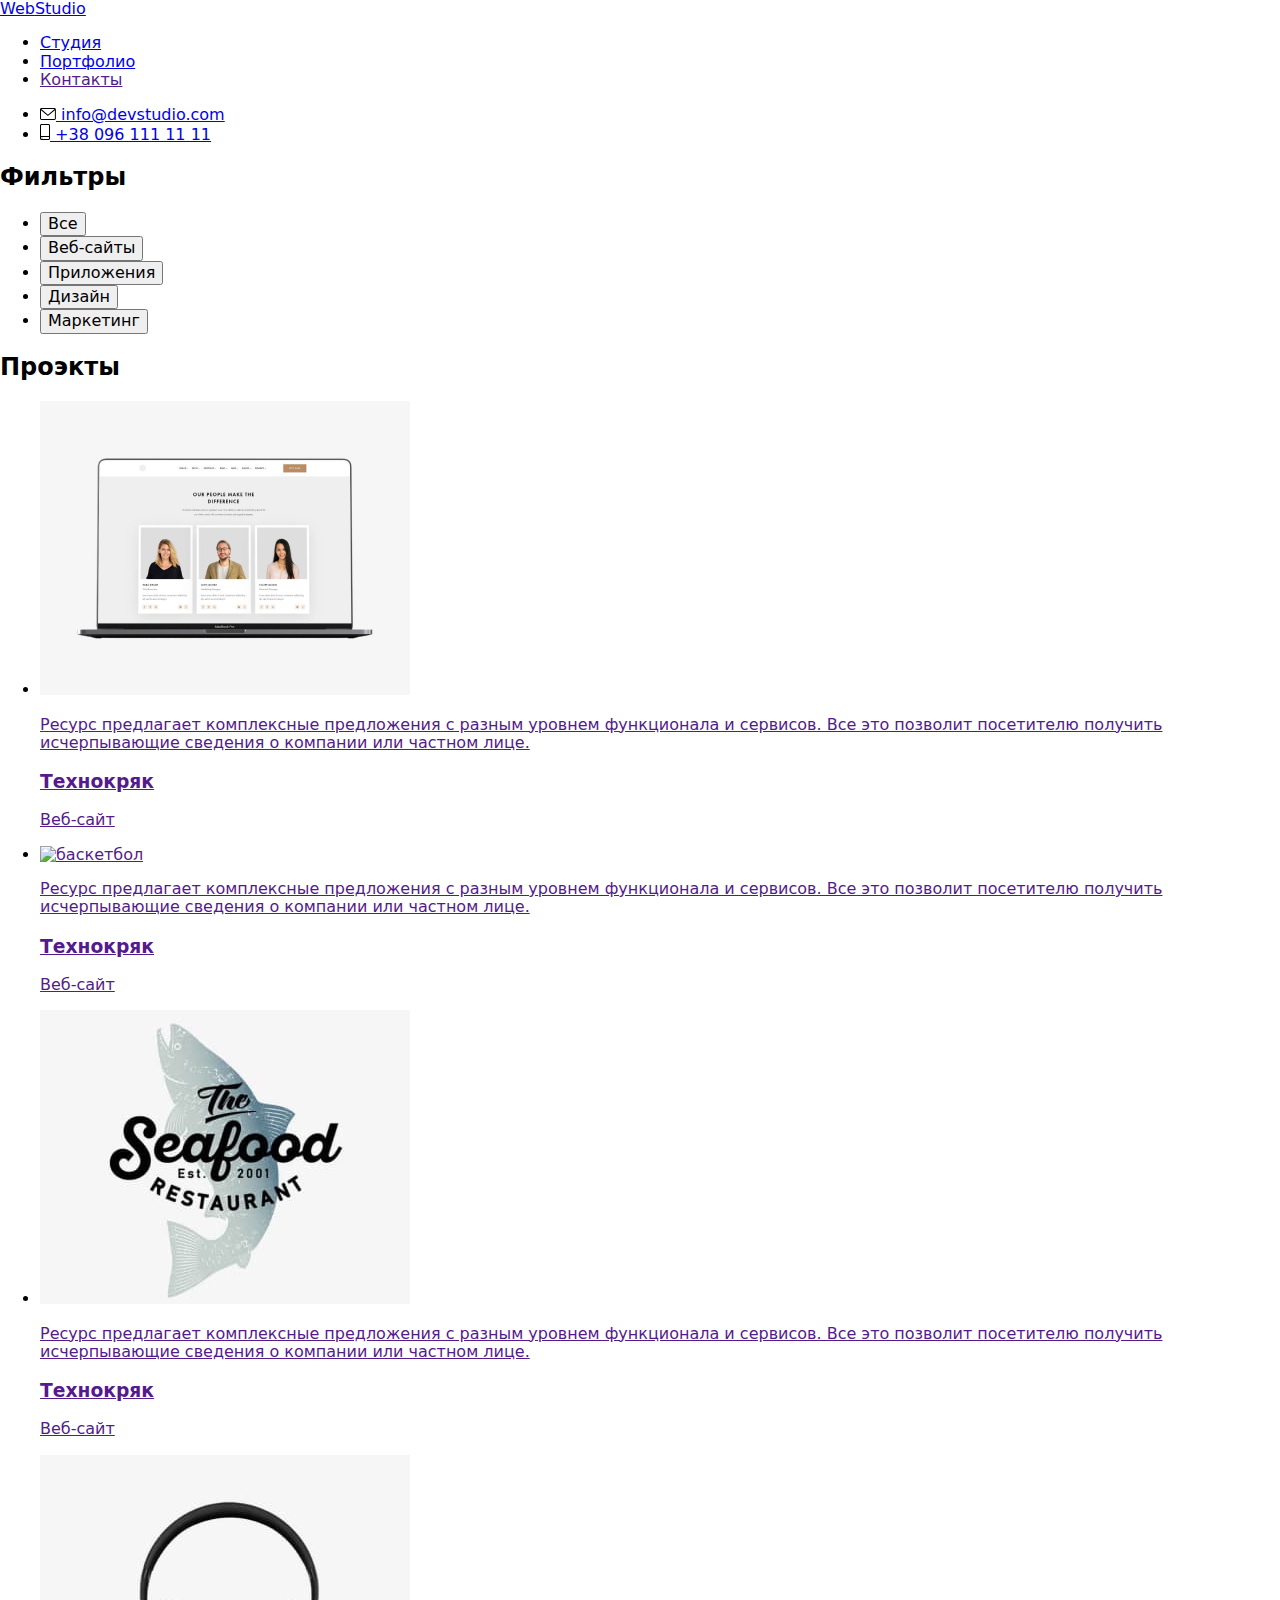
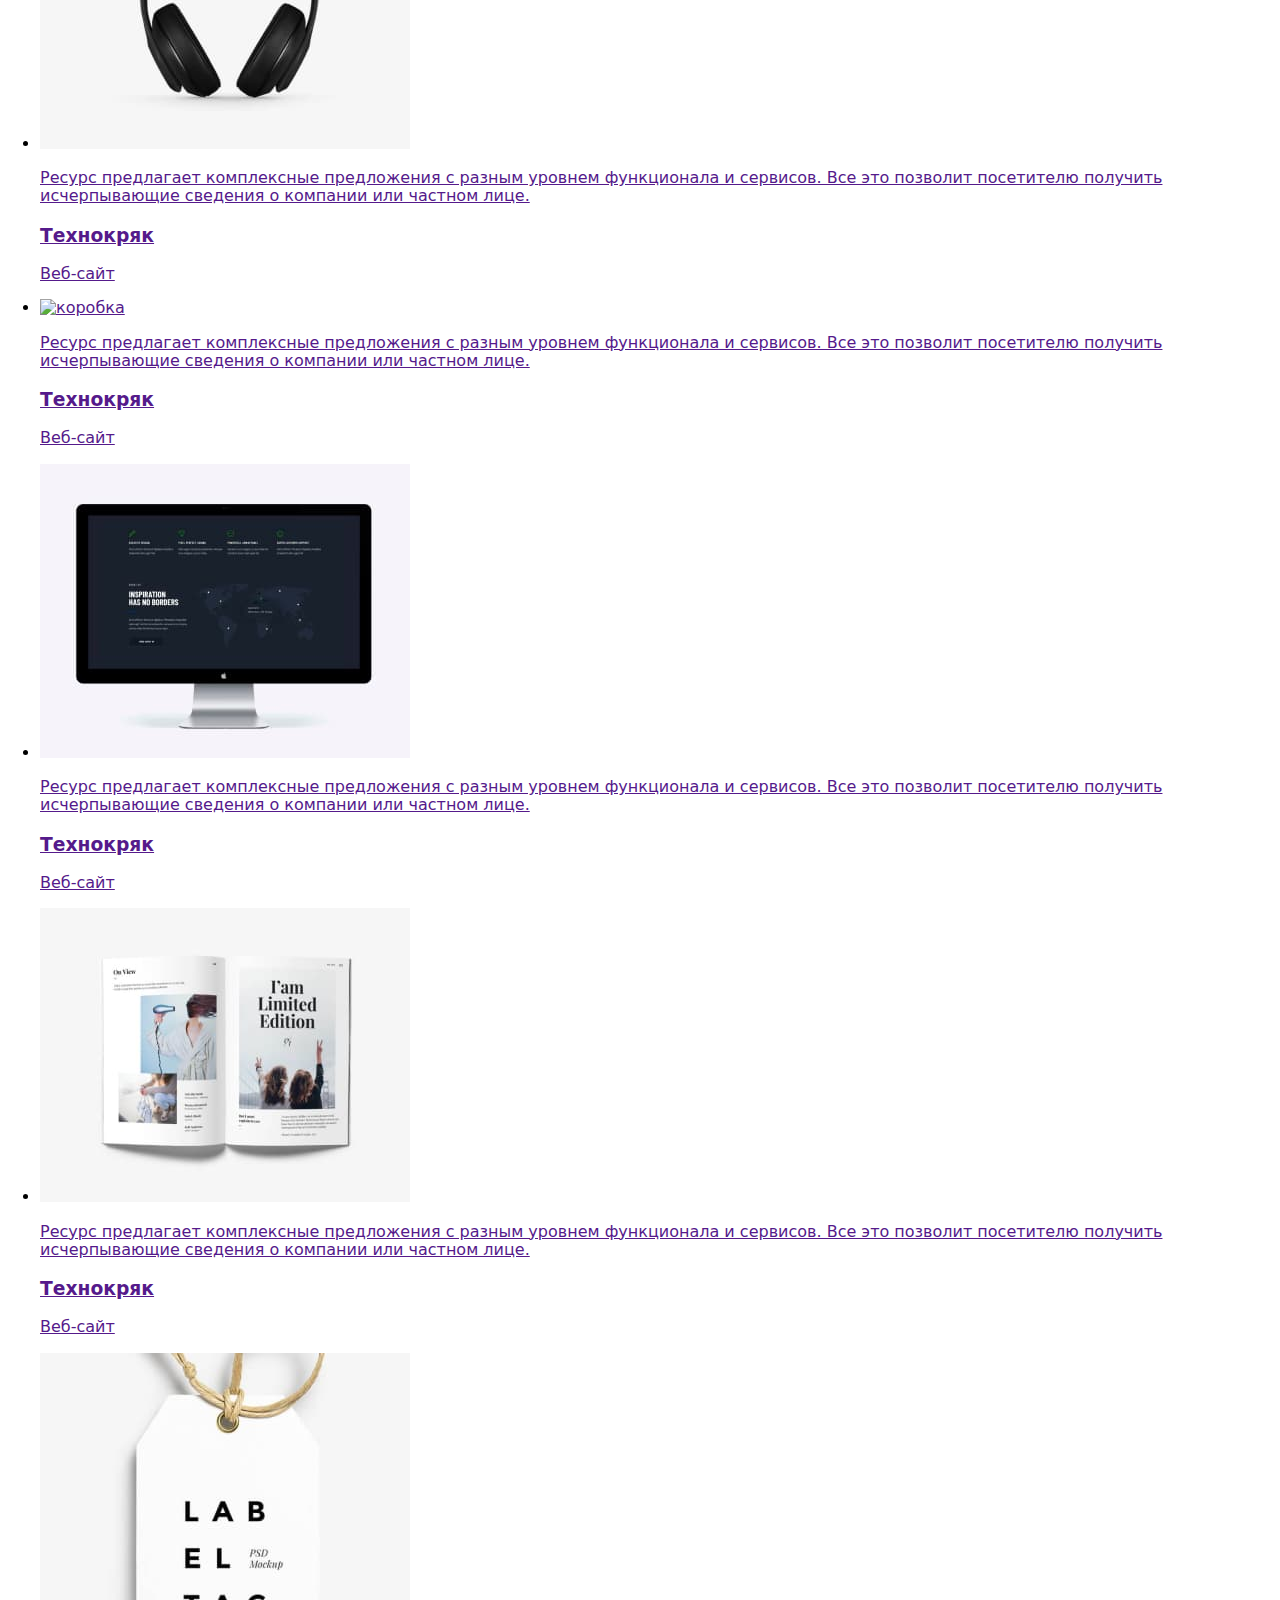
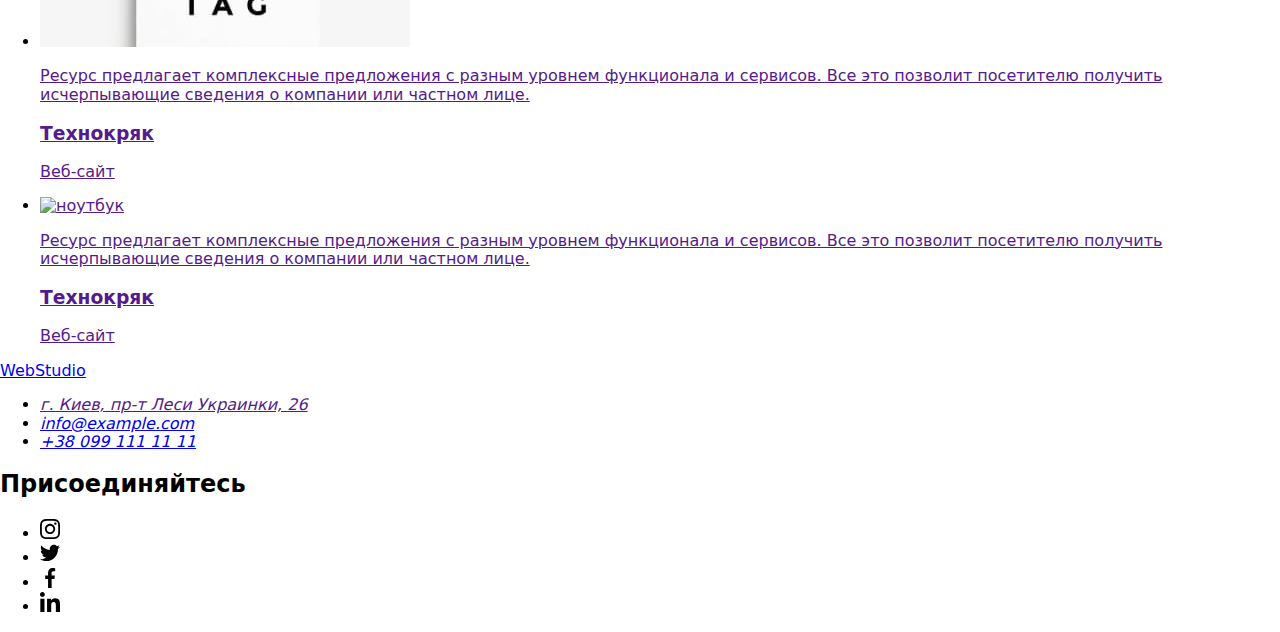
==== portfolio.html @ 7a5a928b "Create portfolio.html" ====
<!DOCTYPE html>
<html lang="en">
<head>
    <meta charset="UTF-8">
    <meta http-equiv="X-UA-Compatible" content="IE=edge">
    <meta name="viewport" content="width=device-width, initial-scale=1.0">
    <title>Студия</title>
    <link rel="preconnect" href="https://fonts.googleapis.com">
    <link rel="preconnect" href="https://fonts.gstatic.com" crossorigin>
    <link
        href="https://fonts.googleapis.com/css2?family=Montserrat:wght@400;700&family=Raleway:wght@700&family=Roboto:wght@400;500;700;900&display=swap"
        rel="stylesheet">
    <link rel="stylesheet" href="https://cdnjs.cloudflare.com/ajax/libs/modern-normalize/1.1.0/modern-normalize.min.css">
    <link rel="stylesheet" href="./css/styles.css">    
</head>
    
    <body>
        <!--Заголовок-->
    <header class="header">
        <div class="container header-main">
            <nav class="header-nav">
                <a href="./index.html" class="logo"><span class="web-logo">Web</span><span
                        class="studio-logo">Studio</span></a>
                <ul class="site-nav list">
                    <li class="item"><a href="./index.html" class="link">Студия</a></li>
                    <li class="item"><a href="./portfolio.html" class="link current">Портфолио</a></li>
                    <li class="item"><a href="" class="link">Контакты</a></li>
                </ul>
            </nav>
            <ul class="header-contact list">
                <li class="item">
                    <a href="mailto:info@devstudio.com" class="link link-icon">
                        <svg class="icon icon-envelope" aria-hidden="true" width="16px" height="12px">
                            <use href="./images/icons.svg#icon-envelope"></use>
                        </svg>
                        info@devstudio.com</a>
                </li>
                <li class="item">
                    <a href="tel:+380961111111" class="link link-icon">
                        <svg class="icon icon-smartphone" aria-hidden="true" width="10px" height="16px">
                            <use href="./images/icons.svg#icon-smartphone"></use>
                        </svg>
                        +38 096 111 11 11</a>
                </li>
            </ul>
        </div>
    </header>
    <main>
        <section class="section">
            <!-- filters -->
            <div class="main-filters container">
                <h2 class="visually-hidden">Фильтры</h2>
                <ul class="filters list">
                    <li class="item"><button type="button" class="filter">Все</button></li>
                    <li class="item"><button type="button" class="filter">Веб-сайты</button></li>
                    <li class="item"><button type="button" class="filter">Приложения</button></li>
                    <li class="item"><button type="button" class="filter">Дизайн</button></li>
                    <li class="item"><button type="button" class="filter">Маркетинг</button></li>
                </ul>
                <!-- projects -->
                <div class="projects">
                    <h2 class="visually-hidden">Проэкты</h2>
                   <div class="main-projects">
                    <ul class="project-list list">
                        <li class="link">
                            <a class="project-link" href="">
                                <div class="image-section">
                                    <img class="image" src="./images/notebook.jpg" alt="ноутбук" width="370">
                                    <div class="project-overlay">
                                        <p>Ресурс предлагает комплексные предложения с разным уровнем функционала и сервисов. Все это позволит посетителю
                                            получить исчерпывающие сведения о компании или частном лице.</p>
                                    </div>
                                </div>
                                <div class="link-down-part">
                                    <h3 class="project-head">Технокряк</h3>
                                    <p class="project-text">Веб-сайт</p>
                                </div>
                            </a>
                        </li>
                        <li class="link">
                            <a class="project-link" href="">
                                <div class="image-section">
                                    <img class="image" src="./images/basketball.jpg" alt="баскетбол" width="370">
                                    <div class="project-overlay">
                                        <p>Ресурс предлагает комплексные предложения с разным уровнем функционала и сервисов. Все это позволит
                                            посетителю
                                            получить исчерпывающие сведения о компании или частном лице.</p>
                                    </div>
                                </div>
                                <div class="link-down-part">
                                    <h3 class="project-head">Технокряк</h3>
                                    <p class="project-text">Веб-сайт</p>
                                </div>
                            </a>
                        </li>
                        <li class="link">
                            <a class="project-link" href="">
                                <div class="image-section">
                                    <img class="image" src="./images/seafood.jpg" alt="морепродукты" width="370">
                                    <div class="project-overlay">
                                        <p>Ресурс предлагает комплексные предложения с разным уровнем функционала и сервисов. Все это позволит
                                            посетителю
                                            получить исчерпывающие сведения о компании или частном лице.</p>
                                    </div>
                                </div>
                                <div class="link-down-part">
                                    <h3 class="project-head">Технокряк</h3>
                                    <p class="project-text">Веб-сайт</p>
                                </div>
                            </a>
                        </li>
                        <li class="link">
                            <a class="project-link" href="">
                                <div class="image-section">
                                    <img class="image" src="./images/headphone.jpg" alt="наушники" width="370">
                                    <div class="project-overlay">
                                        <p>Ресурс предлагает комплексные предложения с разным уровнем функционала и сервисов. Все это позволит
                                            посетителю
                                            получить исчерпывающие сведения о компании или частном лице.</p>
                                    </div>
                                </div>
                                <div class="link-down-part">
                                    <h3 class="project-head">Технокряк</h3>
                                    <p class="project-text">Веб-сайт</p>
                                </div>
                            </a>
                        </li>
                        <li class="link">
                            <a class="project-link" href="">
                                <div class="image-section">
                                    <img class="image" src="./images/box.jpg" alt="коробка" width="370">
                                    <div class="project-overlay">
                                        <p>Ресурс предлагает комплексные предложения с разным уровнем функционала и сервисов. Все это позволит
                                            посетителю
                                            получить исчерпывающие сведения о компании или частном лице.</p>
                                    </div>
                                </div>
                                <div class="link-down-part">
                                    <h3 class="project-head">Технокряк</h3>
                                    <p class="project-text">Веб-сайт</p>
                                </div>
                            </a>
                        </li>
                        <li class="link">
                            <a class="project-link" href="">
                                <div class="image-section">
                                    <img class="image" src="./images/monitor.jpg" alt="монитор" width="370">
                                    <div class="project-overlay">
                                        <p>Ресурс предлагает комплексные предложения с разным уровнем функционала и сервисов. Все это позволит
                                            посетителю
                                            получить исчерпывающие сведения о компании или частном лице.</p>
                                    </div>
                                </div>
                                <div class="link-down-part">
                                    <h3 class="project-head">Технокряк</h3>
                                    <p class="project-text">Веб-сайт</p>
                                </div>
                            </a>
                        </li>
                        <li class="link">
                            <a class="project-link" href="">
                                <div class="image-section">
                                    <img class="image" src="./images/magazine.jpg" alt="журнал" width="370">
                                    <div class="project-overlay">
                                        <p>Ресурс предлагает комплексные предложения с разным уровнем функционала и сервисов. Все это позволит
                                            посетителю
                                            получить исчерпывающие сведения о компании или частном лице.</p>
                                    </div>
                                </div>
                                <div class="link-down-part">
                                    <h3 class="project-head">Технокряк</h3>
                                    <p class="project-text">Веб-сайт</p>
                                </div>
                            </a>
                        </li>
                        <li class="link">
                            <a class="project-link" href="">
                                <div class="image-section">
                                    <img class="image" src="./images/tag.jpg" alt="бирка" width="370">
                                    <div class="project-overlay">
                                        <p>Ресурс предлагает комплексные предложения с разным уровнем функционала и сервисов. Все это позволит посетителю
                                            получить исчерпывающие сведения о компании или частном лице.</p>
                                    </div>
                                </div>
                                <div class="link-down-part">
                                    <h3 class="project-head">Технокряк</h3>
                                    <p class="project-text">Веб-сайт</p>
                                </div>
                            </a>
                        </li>
                        <li class="link">
                            <a class="project-link" href="">
                                <div class="image-section">
                                    <img class="image" src="./images/applebook.jpg" alt="ноутбук" width="370">
                                    <div class="project-overlay">
                                        <p>Ресурс предлагает комплексные предложения с разным уровнем функционала и сервисов. Все это позволит
                                            посетителю
                                            получить исчерпывающие сведения о компании или частном лице.</p>
                                    </div>
                                </div>
                                <div class="link-down-part">
                                    <h3 class="project-head">Технокряк</h3>
                                    <p class="project-text">Веб-сайт</p>
                                </div>
                            </a>
                        </li>
                    </ul>
                   </div>
                </div>
            </div>
        </section>
    </main>
    <footer class="footer">
        <div class="main-footer container">
            <div class="footer-block">
                <div class="main-logo">
                    <a href="./index.html" class="logo"><span class="web-logo">Web</span><span
                            class="logo invers-studio-logo">Studio</span></a>
                </div>
                <address>
                    <ul class="list address">
                        <li class="item"><a href="" class="footer-address">г. Киев, пр-т Леси Украинки, 26</a></li>
                        <li class="item"><a href="mailto:info@example.com" class="footer-contact">info@example.com</a> </li>
                        <li class="item"><a href="tel:+380991111111" class="footer-contact">+38 099 111 11 11</a> </li>
                    </ul>
                </address>
            </div>
            <div>
                <h2 class="social-title">Присоединяйтесь</h2>
                <ul class="social-list list">
                    <li>
                        <a class="social-link" href="#">
                            <svg class="social-icon" aria-label="Посилання на Instagram" width="20px" height="20px">
                                <use href="./images/icons.svg#icon-instagram"></use>
                            </svg>
                        </a>
                    </li>
                    <li>
                        <a class="social-link" href="#">
                            <svg class="social-icon" aria-label="Посилання на Twitter" width="20px" height="20px">
                                <use href="./images/icons.svg#icon-twitter"></use>
                            </svg>
                        </a>
                    </li>
                    <li>
                        <a class="social-link" href="#">
                            <svg class="social-icon" aria-label="Посилання на Facebook" width="20px" height="20px">
                                <use href="./images/icons.svg#icon-facebook"></use>
                            </svg>
                        </a>
                    </li>
                    <li>
                        <a class="social-link" href="#">
                            <svg class="social-icon" aria-label="Посилання на Linkedin" width="20px" height="20px">
                                <use href="./images/icons.svg#icon-linkedin"></use>
                            </svg>
                        </a>
                    </li>
                </ul>
            </div>
        </div>
    </footer>
    
</body>
</html>
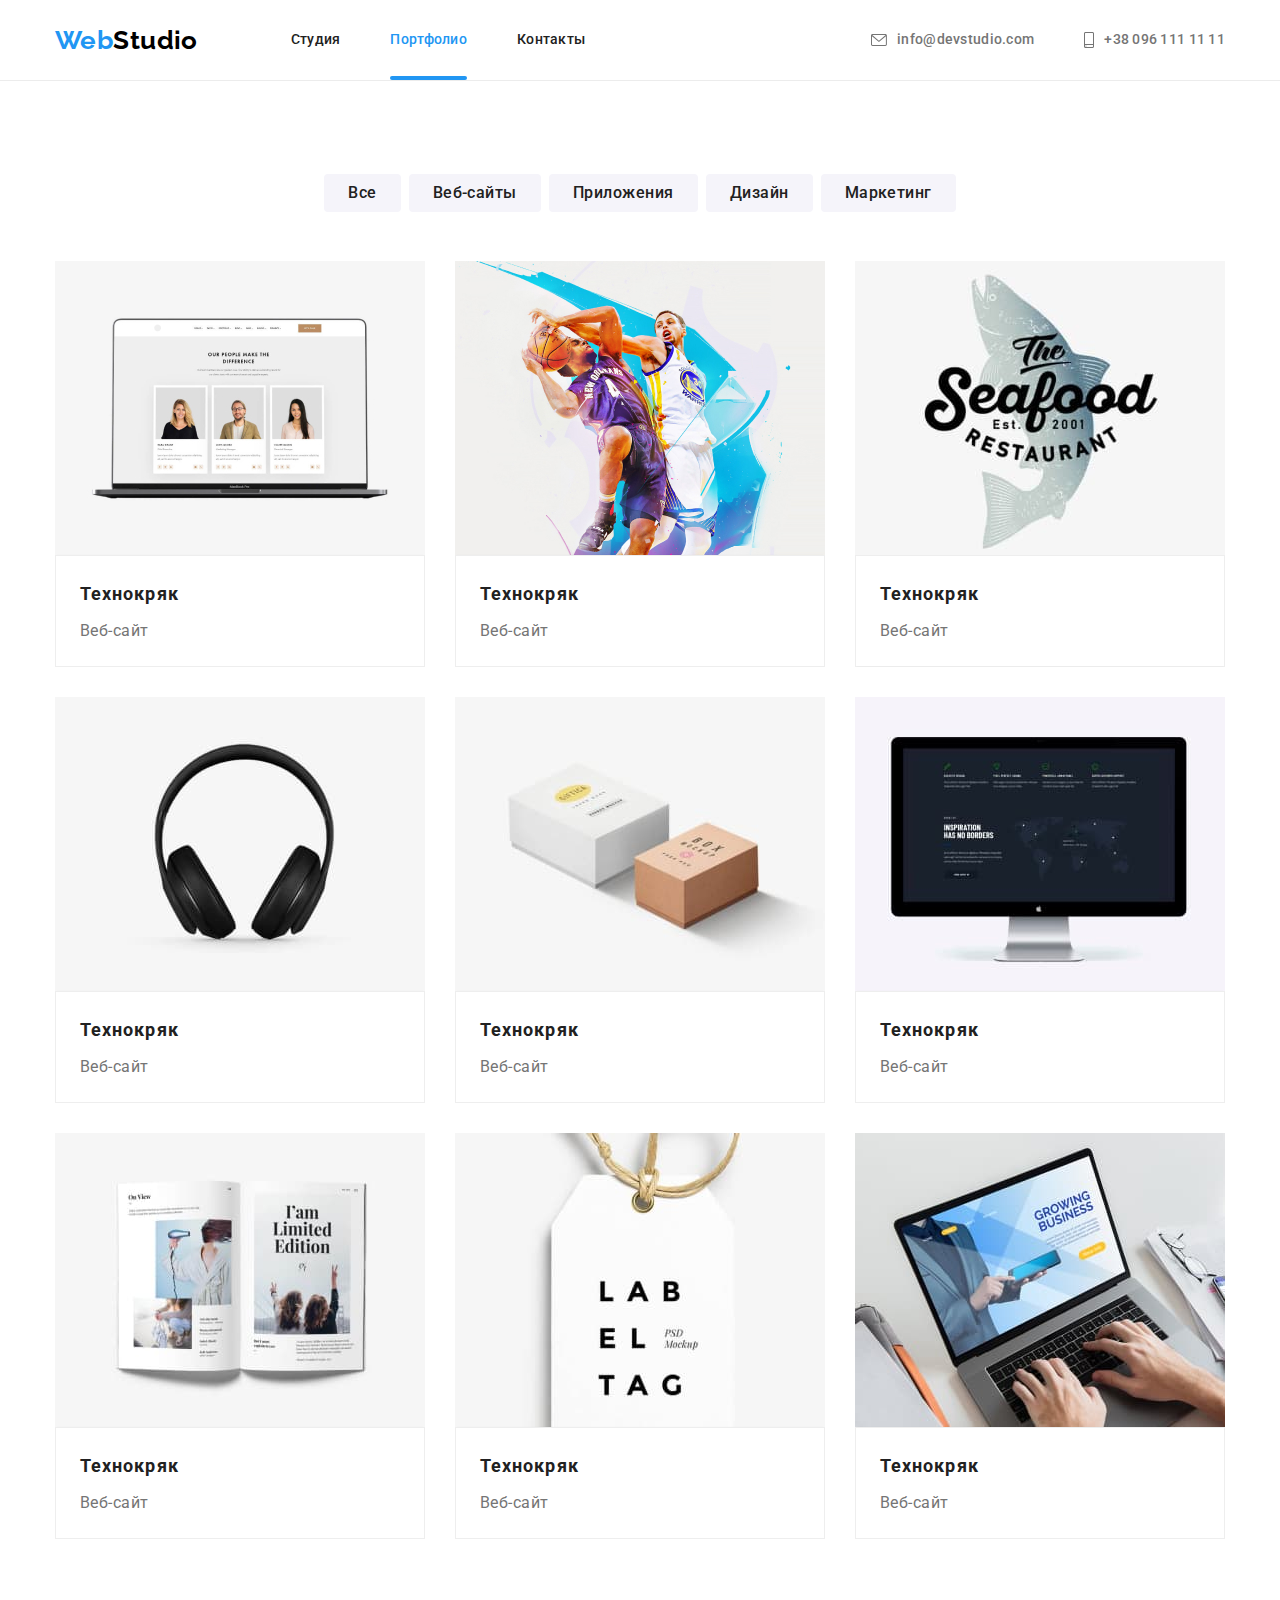
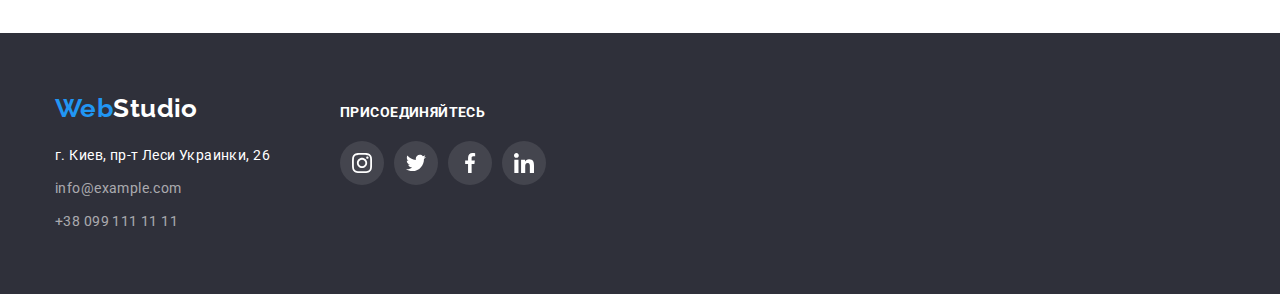
==== commit 3c0a02b1: "Update portfolio.html" ====
--- a/portfolio.html
+++ b/portfolio.html
@@ -66,10 +66,8 @@
                             <a class="project-link" href="">
                                 <div class="image-section">
                                     <img class="image" src="./images/notebook.jpg" alt="ноутбук" width="370">
-                                    <div class="project-overlay">
-                                        <p>Ресурс предлагает комплексные предложения с разным уровнем функционала и сервисов. Все это позволит посетителю
-                                            получить исчерпывающие сведения о компании или частном лице.</p>
-                                    </div>
+                                    <p class="project-overlay">Ресурс предлагает комплексные предложения с разным уровнем функционала и сервисов. Все это
+                                        позволит посетителю получить исчерпывающие сведения о компании или частном лице.</p>
                                 </div>
                                 <div class="link-down-part">
                                     <h3 class="project-head">Технокряк</h3>
@@ -81,11 +79,8 @@
                             <a class="project-link" href="">
                                 <div class="image-section">
                                     <img class="image" src="./images/basketball.jpg" alt="баскетбол" width="370">
-                                    <div class="project-overlay">
-                                        <p>Ресурс предлагает комплексные предложения с разным уровнем функционала и сервисов. Все это позволит
-                                            посетителю
-                                            получить исчерпывающие сведения о компании или частном лице.</p>
-                                    </div>
+                                    <p class="project-overlay">Ресурс предлагает комплексные предложения с разным уровнем функционала и сервисов. Все это
+                                        позволит посетителю получить исчерпывающие сведения о компании или частном лице.</p>
                                 </div>
                                 <div class="link-down-part">
                                     <h3 class="project-head">Технокряк</h3>
@@ -97,11 +92,8 @@
                             <a class="project-link" href="">
                                 <div class="image-section">
                                     <img class="image" src="./images/seafood.jpg" alt="морепродукты" width="370">
-                                    <div class="project-overlay">
-                                        <p>Ресурс предлагает комплексные предложения с разным уровнем функционала и сервисов. Все это позволит
-                                            посетителю
-                                            получить исчерпывающие сведения о компании или частном лице.</p>
-                                    </div>
+                                    <p class="project-overlay">Ресурс предлагает комплексные предложения с разным уровнем функционала и сервисов. Все это
+                                        позволит посетителю получить исчерпывающие сведения о компании или частном лице.</p
                                 </div>
                                 <div class="link-down-part">
                                     <h3 class="project-head">Технокряк</h3>
@@ -113,11 +105,8 @@
                             <a class="project-link" href="">
                                 <div class="image-section">
                                     <img class="image" src="./images/headphone.jpg" alt="наушники" width="370">
-                                    <div class="project-overlay">
-                                        <p>Ресурс предлагает комплексные предложения с разным уровнем функционала и сервисов. Все это позволит
-                                            посетителю
-                                            получить исчерпывающие сведения о компании или частном лице.</p>
-                                    </div>
+                                    <p class="project-overlay">Ресурс предлагает комплексные предложения с разным уровнем функционала и сервисов. Все это
+                                        позволит посетителю получить исчерпывающие сведения о компании или частном лице.</p>
                                 </div>
                                 <div class="link-down-part">
                                     <h3 class="project-head">Технокряк</h3>
@@ -129,11 +118,8 @@
                             <a class="project-link" href="">
                                 <div class="image-section">
                                     <img class="image" src="./images/box.jpg" alt="коробка" width="370">
-                                    <div class="project-overlay">
-                                        <p>Ресурс предлагает комплексные предложения с разным уровнем функционала и сервисов. Все это позволит
-                                            посетителю
-                                            получить исчерпывающие сведения о компании или частном лице.</p>
-                                    </div>
+                                    <p class="project-overlay">Ресурс предлагает комплексные предложения с разным уровнем функционала и сервисов. Все это
+                                        позволит посетителю получить исчерпывающие сведения о компании или частном лице.</p>
                                 </div>
                                 <div class="link-down-part">
                                     <h3 class="project-head">Технокряк</h3>
@@ -145,11 +131,8 @@
                             <a class="project-link" href="">
                                 <div class="image-section">
                                     <img class="image" src="./images/monitor.jpg" alt="монитор" width="370">
-                                    <div class="project-overlay">
-                                        <p>Ресурс предлагает комплексные предложения с разным уровнем функционала и сервисов. Все это позволит
-                                            посетителю
-                                            получить исчерпывающие сведения о компании или частном лице.</p>
-                                    </div>
+                                    <p class="project-overlay">Ресурс предлагает комплексные предложения с разным уровнем функционала и сервисов. Все это
+                                        позволит посетителю получить исчерпывающие сведения о компании или частном лице.</p>
                                 </div>
                                 <div class="link-down-part">
                                     <h3 class="project-head">Технокряк</h3>
@@ -161,11 +144,8 @@
                             <a class="project-link" href="">
                                 <div class="image-section">
                                     <img class="image" src="./images/magazine.jpg" alt="журнал" width="370">
-                                    <div class="project-overlay">
-                                        <p>Ресурс предлагает комплексные предложения с разным уровнем функционала и сервисов. Все это позволит
-                                            посетителю
-                                            получить исчерпывающие сведения о компании или частном лице.</p>
-                                    </div>
+                                    <p class="project-overlay">Ресурс предлагает комплексные предложения с разным уровнем функционала и сервисов. Все это
+                                        позволит посетителю получить исчерпывающие сведения о компании или частном лице.</p>
                                 </div>
                                 <div class="link-down-part">
                                     <h3 class="project-head">Технокряк</h3>
@@ -177,10 +157,8 @@
                             <a class="project-link" href="">
                                 <div class="image-section">
                                     <img class="image" src="./images/tag.jpg" alt="бирка" width="370">
-                                    <div class="project-overlay">
-                                        <p>Ресурс предлагает комплексные предложения с разным уровнем функционала и сервисов. Все это позволит посетителю
-                                            получить исчерпывающие сведения о компании или частном лице.</p>
-                                    </div>
+                                    <p class="project-overlay">Ресурс предлагает комплексные предложения с разным уровнем функционала и сервисов. Все это
+                                        позволит посетителю получить исчерпывающие сведения о компании или частном лице.</p>
                                 </div>
                                 <div class="link-down-part">
                                     <h3 class="project-head">Технокряк</h3>
@@ -192,11 +170,8 @@
                             <a class="project-link" href="">
                                 <div class="image-section">
                                     <img class="image" src="./images/applebook.jpg" alt="ноутбук" width="370">
-                                    <div class="project-overlay">
-                                        <p>Ресурс предлагает комплексные предложения с разным уровнем функционала и сервисов. Все это позволит
-                                            посетителю
-                                            получить исчерпывающие сведения о компании или частном лице.</p>
-                                    </div>
+                                    <p class="project-overlay">Ресурс предлагает комплексные предложения с разным уровнем функционала и сервисов. Все это
+                                        позволит посетителю получить исчерпывающие сведения о компании или частном лице.</p>
                                 </div>
                                 <div class="link-down-part">
                                     <h3 class="project-head">Технокряк</h3>
--- a/css/styles.css
+++ b/css/styles.css
@@ -0,0 +1,741 @@
+:root {
+    /* базовий фон */
+    --base-background-color:#ffffff;
+/*Hero+ футер #2F303A */
+    --background-hero-footer: #2f303a;
+    /* фон сірий для частини секцій #F5F4FA */
+    --background-section: #f5f4fa;
+    /* Фон головної кнопки */
+    --background-hero-button: #188ce8;
+    /* основний колір тексту (заголовки) 212121 */
+    --primary-text-color: #212121;
+    /* допоміжний колір тексту (наповнення) 757575 */
+    --secondary-text-color: #757575;
+    /* Основний колір іконок */
+    --icon-color: #afb1b8;
+    /*  білий FFFFFF */
+    --full-white-color: #ffffff;
+    /* футер адрес #FFFFFF 60% */
+    --partial-white-color:rgba(255, 255, 255, 0.6);
+    /* акцент голубий 2196F3 */
+    --accent-color: #2196f3;
+    /* Для логотипу */
+    --black-color: #000000;
+    /* Основний шрифт */
+    --main-font: Roboto;
+    --secondary-font: Raleway;
+
+}
+
+/* Тіло */
+body {
+    background-color: var(--base-background-color);
+    color: var(--primary-text-color);
+    font-family: var(--main-font), sans-serif;
+    font-size: 14px;
+    letter-spacing: 0.03em;
+}
+
+/* Normalize */
+*,
+*::before,
+*::after {
+    box-sizing: border-box;
+}
+
+.list {
+    list-style: none;
+    padding-left: 0;
+    margin: 0;
+}
+
+img {
+	display: block;
+	max-width: 100%;
+	height: auto;
+}
+.link {
+    text-decoration: none;
+    color: inherit;
+}
+address {
+    font-style: normal;
+    display: flex;
+    align-items: center;
+    padding-left: 0px;
+}
+
+h1,
+h2,
+h3,
+p {
+    margin-top: 0px;
+}
+
+.visually-hidden {
+    width: 1px;
+    height: 1px;
+    margin: -1px;
+    border: 0;
+    padding: 0;
+    white-space: nowrap;
+    clip-path: inset(100%);
+    clip: rect(0 0 0 0);
+    overflow: hidden;
+}
+
+/* шапка */
+.header {
+    background-color: #ffffff;
+    border-bottom: 1px solid rgba(236, 236, 236, 1);
+}
+.container {
+    display: flex;
+    width: 1200px;
+    padding-right: 15px;
+    padding-left: 15px;
+    margin: 0 auto;
+}
+
+
+/* Logo header+footer */
+.logo {
+    font-family: var(--secondary-font);
+    font-size: 26px;
+    line-height: 1.19;
+    font-weight: 700;
+    text-decoration: none;
+    /* padding-top: 60px;
+    padding-bottom: 20px; */
+}
+.web-logo {
+    color: var(--accent-color);
+
+}
+/* чорна чатина лого в шапці */
+.studio-logo {
+    color: var(--black-color);
+  
+}
+/* біла частина лого в футері */
+.invers-studio-logo {
+    color: var(--full-white-color);
+  
+}
+
+/* Навігація */
+.header-main {
+    align-items: center;
+}
+.header-nav {
+    display: flex;
+    align-items: center;
+}
+.site-nav {
+    display: flex;
+    margin-left: 93px;
+
+    font-weight: 500;
+    line-height: 1.14;
+    letter-spacing: 0.02em;
+   
+}
+
+.site-nav .item:not(:last-child) {
+    margin-right: 50px;
+    
+}
+.portfolio {
+    display: flex;
+}
+
+.site-nav .link {
+    display: block;
+    padding-top: 32px;
+    padding-bottom: 32px;
+   
+    color: var(--primary-text-color);
+
+    text-decoration: none;
+    
+}
+.site-nav .link.current,
+.site-nav .link:hover,
+.site-nav .link:focus {
+    color: var(--accent-color);
+    outline: none;
+}
+.site-nav .item {
+    position: relative;
+}
+.current::after {
+    position: absolute;
+    left: 0;
+    bottom: 0;;
+    display: flex;
+    content: "";
+    width: 100%;
+    height: 4px;
+    background-color: var(--accent-color);
+    border-radius: 2px;
+}
+
+
+.header-contact {
+    display: flex;
+    margin-left: auto;
+    font-weight: 500;
+    line-height: 1.14;
+    letter-spacing: 0.02em;
+}
+.header-contact .link {
+    text-decoration: none;
+    color: var(--secondary-text-color);
+}
+.header-contact .link:hover,
+.header-contact .link:focus {
+    color: var(--accent-color);
+}
+.header-contact .item+.item {
+    margin-left: 50px;
+}
+ 
+
+.section {
+    padding-top: 94px;
+    padding-bottom: 94px;
+}
+/* Герой */
+.hero {
+    max-width: 1600px;
+    margin-left: auto;
+    margin-right: auto;
+    background-color: var(--background-hero-footer);
+    text-align: center;
+    padding-top: 200px;
+    padding-bottom: 200px;
+    background-image: linear-gradient(to right, rgba(47, 48, 58, 0.4), rgba(47, 48, 58, 0.4)),
+    url(../images/hero-bkg.jpg);
+    background-size: cover;
+    background-repeat: no-repeat;
+    background-position:center;
+}
+
+.hero-title {
+    color: var(--full-white-color);
+    font-weight: 900;
+    font-size: 44px;
+    line-height: 1.36;
+    letter-spacing: 0.06em;
+    text-transform: uppercase;
+    margin-bottom: 30px;
+}
+
+
+/* Потрібно розібратися з центруванням */
+.hero-button {
+    display: inline-block;
+    min-width: 200px;
+    height: 50px;
+    background-color: var(--background-hero-button);
+    color: var(--full-white-color);
+    font-family: inherit;
+    font-weight: 700;
+    font-size: 16px;
+    align-items: center;
+    line-height: 1.88;
+    letter-spacing: 0.06em;
+    padding: 10px 32px;
+    border-radius: 4px;
+    box-shadow: 0px 4px 4px rgba(0, 0, 0, 0.15);
+    border: 1px solid transparent;
+    
+}
+
+/* Особливості */
+.features {
+    padding-top: 94px;
+    padding-bottom: 0px;
+/* background-color: #188ce8; */
+
+}
+.main-futures {
+    display: block;
+}
+/* .features-title {
+visibility: hidden; */
+/* margin-bottom: 0px; */
+/* font-size: 0px; 
+}*/
+
+.features-list {
+    display: flex;
+    flex-wrap: wrap;
+}
+.features-list .item {
+    width: 270px;
+    margin-right: 30px;
+}
+.features-list .item:nth-child(4n) {
+    margin-right: 0px;
+}
+
+
+.features-head {
+    font-size: 14px;
+    font-weight: 700;
+    text-transform: uppercase;
+    line-height: 1.14;
+    margin-bottom: 10px;
+}
+
+.features-text {
+    margin-bottom: 0px;
+    color: var(--secondary-text-color);
+
+    line-height: 1.71;
+}
+
+
+/* проекти */
+.example {
+    /* background-color: green; */
+}
+
+.main-exemple {
+    display: block;
+}
+
+.example-list {
+    display: flex;
+    flex-wrap: wrap;
+}
+.example-list .item {
+    width: 370px;
+    margin-right: 30px;
+}
+.example-list .item:nth-child(3n) {
+    margin-right: 0px;
+}
+.example-title,
+.team-title {
+    margin-top: 0px;
+    font-weight: 700;
+    font-size: 36px;
+    line-height: 1.17;
+    text-align: center;
+    margin-bottom: 50px;
+}
+
+    
+/* Наша команда */
+.team {
+    background-color: var(--background-section);
+    padding-top: 94px;
+    /* background-color: aqua; */
+}
+.main-team {
+    display: block;
+}
+.team-list {
+    display: flex;
+    flex-wrap: wrap;
+}
+.team-list .team-link {
+    margin-right: 30px;
+}
+.team-list .team-link:nth-child(4n) {
+    margin-right: 0px;
+}
+.team-card {
+    padding-top: 30px;
+    padding-bottom: 30px;
+}
+
+.team-head {
+    margin-bottom: 10px;
+    font-weight: 500;
+    font-size: 16px;
+    line-height: 1.19;
+}
+.team-link {
+    background-color: var(--base-background-color);
+    text-align: center;
+    box-shadow: 0px 1px 3px rgba(0, 0, 0, 0.12), 0px 1px 1px rgba(0, 0, 0, 0.14), 0px 2px 1px rgba(0, 0, 0, 0.2);
+    border-radius: 0px 0px 4px 4px;
+}
+
+.team-text {
+color: var(--secondary-text-color);
+font-size: 16px;
+line-height: 1.19;
+margin-bottom: 0px;
+}
+.clients {
+    padding-top: 94px;
+    padding-bottom: 94px;
+}
+.main-clients {
+    display: block;
+    align-items: center;
+    justify-content: center;
+}
+.clients-title {
+    margin-top: 0px;
+    font-size: 36px;
+    line-height: 1.17;
+    text-align: center;
+    margin-bottom: 50px;
+    font-weight: 700;
+}
+.clients-list {
+    display: flex;
+    justify-content: center;
+}
+.clients-block {
+    display: flex;
+    margin-right: 30px;
+    width: 170px;
+    height: 92px;
+    
+}
+.clients-block:last-child {
+    margin-right: 0px;
+}
+
+.clients-link {
+    display: flex;
+    width: 170px;
+    height: 92px;
+    align-items: center;
+    justify-content: center;
+    outline: 1px solid var(--icon-color);
+    border-radius: 4%;
+}
+.clients-link:hover .clients-icon,
+.clients-link:focus .clients-icon {
+    fill: var(--accent-color);
+}
+.clients-link:focus,
+.clients-link:hover {
+    border: 1px solid var(--accent-color);
+    outline: 1px solid transparent;
+    border-radius: 4px;
+}
+.clients-icon {
+    fill: var(--icon-color);
+}
+
+/* Підвал */
+.footer {
+    /* max-width: 1600px;
+    margin-left: auto;
+    margin-right: auto; */
+    background-color: var(--background-hero-footer);
+    padding-top: 60px;
+    padding-bottom: 60px;
+}
+.main-footer {
+    display: flex;
+}
+.main-logo {
+    margin-bottom: 20px;
+}
+
+.address .item {
+    margin-bottom: 9px;
+}
+.address .item:last-child {
+    margin-bottom: 0px;
+}
+.footer-block {
+    margin-right: 70px;
+}
+.footer-address {
+    text-decoration: none;
+    font-style: normal;
+    color: var(--full-white-color);
+
+    line-height: 1.71;
+}
+.footer-contact {
+    text-decoration: none;
+    font-style: normal;
+    line-height: 1.71;
+    color: var(--partial-white-color)
+}
+
+.address .footer-contact:hover,
+.address .footer-contact:focus,
+.address .footer-address:hover,
+.address .footer-address:focus {
+    color: var(--accent-color);
+}
+.social-title {
+    margin-top: 12px;
+    margin-bottom: 20px;
+    color: var(--full-white-color);
+    font-size: 14px;
+    font-weight: 700;
+    line-height: 1.14;
+    text-transform: uppercase;
+}
+.team-link .social-list {
+    margin-top: 16px;
+}
+.social-list {
+    display: flex;
+    padding-left: 0px;
+    margin: 0px;
+    align-items: center;
+    justify-content: center;
+}
+
+.social-link {
+    display: flex;
+    width: 44px;
+    height: 44px;
+    border-radius: 50%;
+    align-items: center;
+    justify-content: center;
+    background-color: rgba(255, 255, 255, 0.1);
+}
+.social-list li {
+    margin-right: 10px;
+}
+.social-list li:last-child {
+    margin-right: 0px;
+}
+.social-icon {
+    fill:var(--full-white-color);
+}
+.social-link:hover,
+.social-link:focus {
+    background-color: var(--accent-color);
+    outline: none;
+}
+.team-icon {
+    fill: var(--icon-color);
+}
+.social-link:hover,
+ .social-link:focus{
+    fill: var(--full-white-color);
+}
+.social-link:hover .team-icon,
+.social-link:focus .team-icon {
+    fill: var(--full-white-color);
+}
+
+/* Портфоліо */
+.main-filters {
+    display: block;
+}
+ /* .filters-head {
+     visibility: hidden;
+     margin-bottom: 0px;
+     font-size: 0px;
+ } */
+ .filters {
+     display: flex;
+     justify-content: center;
+ }
+.filters .filter {
+    padding: 6px 24px;
+    font-family: inherit;
+    font-weight: 500;
+    font-size: 16px;
+    line-height: 1.62;
+    text-align: center;
+    background-color: var(--background-section);
+    color: var(--primary-text-color);
+    letter-spacing: 0.03em;
+    border: transparent;
+    border-radius: 4px;
+}
+.filters .item:not(:last-child) {
+    margin-right: 8px;
+}
+    
+.filters .filter:hover,
+.filters .filter:focus {
+    background-color: var(--accent-color);
+    color: var(--full-white-color);
+    box-shadow: 0px 3px 1px rgba(0, 0, 0, 0.1), 0px 1px 2px rgba(0, 0, 0, 0.08), 0px 2px 2px rgba(0, 0, 0, 0.12);
+    border-radius: 4px;
+    outline: none;
+}
+.projects {
+    display: block;
+    margin-top: 50px;
+}
+/* .project-title {
+    visibility: hidden;
+    margin-bottom: 0px;
+    font-size: 0px;
+} */
+.main-projects {
+
+}
+.project-list {
+    display: flex;
+    flex-wrap: wrap;
+}
+.project-list .link {
+    margin-right: 30px;
+    margin-bottom: 30px;
+    width: 370px;
+}
+.project-list .link:nth-child(3n) {
+    margin-right: 0px;
+}
+
+.project-list .link:nth-last-child(-n+3) {
+    margin-bottom: 0px;
+}
+.project-link:hover {
+    border: 1px solid #EEEEEE;
+    box-shadow: 0px 1px 1px rgba(0, 0, 0, 0.12), 
+    0px 4px 4px rgba(0, 0, 0, 0.06), 
+    1px 4px 6px rgba(0, 0, 0, 0.16);
+}
+.project-link {
+    display: block;
+    text-decoration: none;
+    color: var(--primary-text-color);
+}
+.project-link:focus {
+    outline: none;
+    border: 1px solid #EEEEEE;
+    box-shadow: 0px 1px 1px rgba(0, 0, 0, 0.12),
+    1px 4px 6px rgba(0, 0, 0, 0.16);
+    0px 4px 4px rgba(0, 0, 0, 0.06),
+}
+
+.image-section {
+    position: relative;
+    overflow: hidden;
+}
+/* .image-section:hover .project-overlay {
+    transform: translateY(0);
+} */
+.project-link:hover .project-overlay {
+     transform: translateY(0)
+}
+.image {
+
+}
+.project-overlay {
+    position: absolute;
+    top: 0;
+    left: 0;
+    width: 100%;
+    height: 100%;
+    padding: 63px 24px;
+    
+    font-family: var(--main-font);
+    font-size: 18px;
+    font-weight:400;
+    line-height: 1.56;
+    letter-spacing: 0.03em;
+    color: var(--full-white-color);
+    background: rgba(33, 150, 243, 0.9);
+box-shadow: 0px 4px 4px rgba(0, 0, 0, 0.25), 0px 4px 4px rgba(0, 0, 0, 0.25);
+    
+transform: translateY(100%);
+transition: 250ms cubic-bezier(0.4, 0, 0.2, 1);
+}
+
+
+.link-down-part {
+    border: 1px solid rgba(238, 238, 238, 1);
+    padding: 20px 24px;
+}
+.project-head {
+    margin-bottom: 4px;
+    font-weight: 700;
+    font-size: 18px;
+    line-height: 2;
+    letter-spacing: 0.06em;
+}
+.project-text {
+    margin-bottom: 0px;
+    color: var(--secondary-text-color);
+
+    font-size: 16px;
+    line-height: 1.88;
+    
+}
+
+/* Іконки */
+
+.icon {
+    display: inline-block;
+    stroke-width: 0;
+    stroke: currentColor;
+    fill: currentColor;
+}
+.link-icon {
+    display: flex;
+    align-items: center;
+}
+.icon-envelope {
+        margin-right: 10px;
+    fill: var(--secondary-text-color);
+    display: flex;
+    align-items: center;
+}
+
+.icon-smartphone {
+    margin-right: 10px;
+    fill: var(--secondary-text-color);
+    display: flex;
+    align-items: center;
+}
+/* .item:hover .icon {
+    fill: var(--accent-color);
+} */
+.link-icon:hover .icon,
+.link-icon:focus .icon {
+    fill: var(--accent-color);
+}
+.link-icon:focus {
+    outline: none;
+}
+.icon-block {
+    display: flex;
+    margin-bottom: 30px;
+    width: 270px;
+    height: 120px;
+    align-items: center;
+    justify-content: center;
+    background-color: var(--background-section);
+}
+.icon-antenna {
+    
+    
+}
+
+
+.icon-Logo-1 {
+    width: 1.7666015625em;
+}
+
+.icon-Logo-2 {
+    width: 1.7666015625em;
+}
+
+.icon-Logo-3 {
+    width: 1.7666015625em;
+}
+
+.icon-Logo-4 {
+    width: 1.7666015625em;
+}
+
+.icon-Logo-5 {
+    width: 1.7666015625em;
+}
+
+.icon-Logo-6 {
+    width: 1.7666015625em;
+}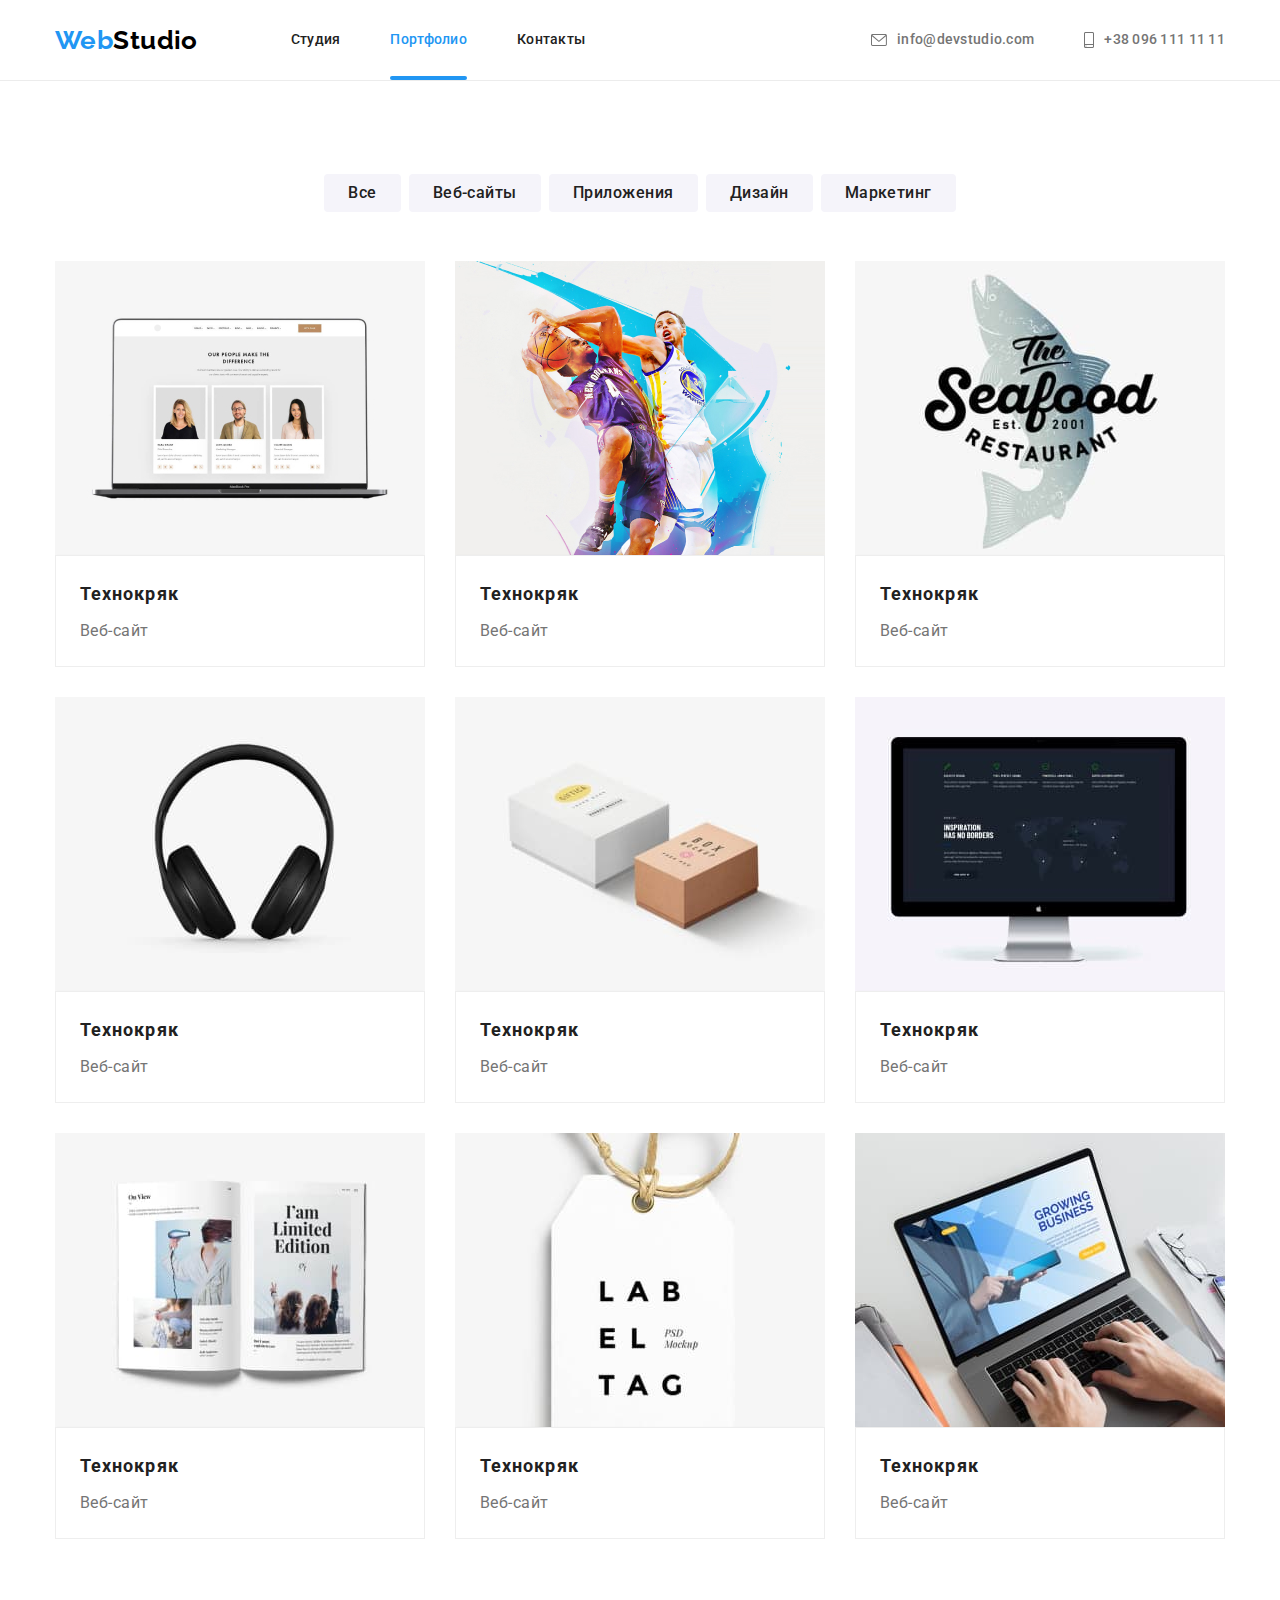
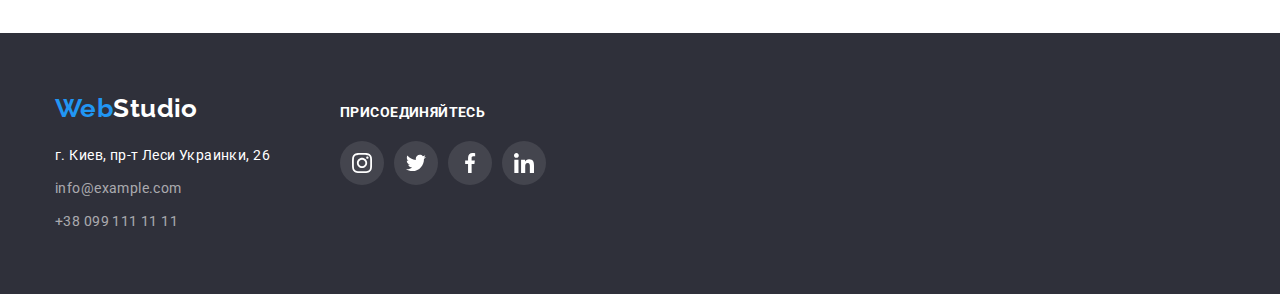
==== commit a1acfdb4: "Update portfolio.html" ====
--- a/portfolio.html
+++ b/portfolio.html
@@ -93,7 +93,7 @@
                                 <div class="image-section">
                                     <img class="image" src="./images/seafood.jpg" alt="морепродукты" width="370">
                                     <p class="project-overlay">Ресурс предлагает комплексные предложения с разным уровнем функционала и сервисов. Все это
-                                        позволит посетителю получить исчерпывающие сведения о компании или частном лице.</p
+                                        позволит посетителю получить исчерпывающие сведения о компании или частном лице.</p>
                                 </div>
                                 <div class="link-down-part">
                                     <h3 class="project-head">Технокряк</h3>
--- a/css/styles.css
+++ b/css/styles.css
@@ -164,6 +164,7 @@
 .site-nav .link:focus {
     color: var(--accent-color);
     outline: none;
+    transition: color 250ms cubic-bezier(0.4, 0, 0.2, 1);
 }
 .site-nav .item {
     position: relative;
@@ -195,10 +196,47 @@
 .header-contact .link:hover,
 .header-contact .link:focus {
     color: var(--accent-color);
+    transition:color 250ms cubic-bezier(0.4, 0, 0.2, 1);
 }
 .header-contact .item+.item {
     margin-left: 50px;
 }
+
+/* Іконки */
+
+.icon {
+    display: inline-block;
+    stroke-width: 0;
+    stroke: currentColor;
+    fill: currentColor;
+    transition: fill 250ms cubic-bezier(0.4, 0, 0.2, 1);
+}
+.link-icon {
+    display: flex;
+    align-items: center;
+}
+.icon-envelope {
+        margin-right: 10px;
+    fill: var(--secondary-text-color);
+    display: flex;
+    align-items: center;
+}
+
+.icon-smartphone {
+    margin-right: 10px;
+    fill: var(--secondary-text-color);
+    display: flex;
+    align-items: center;
+}
+
+.link-icon:hover .icon,
+.link-icon:focus .icon {
+    fill: var(--accent-color);
+}
+.link-icon:focus {
+    outline: none;
+}
+
  
 
 .section {
@@ -248,8 +286,11 @@
     padding: 10px 32px;
     border-radius: 4px;
     box-shadow: 0px 4px 4px rgba(0, 0, 0, 0.15);
-    border: 1px solid transparent;
-    
+    border: 1px solid transparent;   
+    transition: background-color 250ms cubic-bezier(0.4, 0, 0.2, 1);
+}
+.hero-button:hover {
+    box-shadow: inset 0 0 10px 5px rgba(0, 0, 0, 0.15);
 }
 
 /* Особливості */
@@ -294,6 +335,15 @@
     color: var(--secondary-text-color);
 
     line-height: 1.71;
+}
+.icon-block {
+    display: flex;
+    margin-bottom: 30px;
+    width: 270px;
+    height: 120px;
+    align-items: center;
+    justify-content: center;
+    background-color: var(--background-section);
 }
 
 
@@ -326,7 +376,25 @@
     text-align: center;
     margin-bottom: 50px;
 }
-
+.example-text {
+    position: absolute;
+    width: 100%;
+    left: 0;
+    bottom: 0;
+
+    padding: 27px 82px;
+    margin-bottom: 0;
+
+    font-style: normal;
+    font-weight: 700;
+    line-height: 1.143;
+    background-color:rgba(47, 48, 58,0.8);
+    color: var(--full-white-color);
+    text-align: center;
+    text-transform: uppercase;
+
+
+}
     
 /* Наша команда */
 .team {
@@ -409,8 +477,13 @@
     height: 92px;
     align-items: center;
     justify-content: center;
-    outline: 1px solid var(--icon-color);
+    border: 1px solid var(--icon-color);
     border-radius: 4%;
+    transition: border 250ms cubic-bezier(0.4, 0, 0.2, 1);
+}
+.clients-icon {
+    fill: var(--icon-color);
+    transition: fill 250ms cubic-bezier(0.4, 0, 0.2, 1);
 }
 .clients-link:hover .clients-icon,
 .clients-link:focus .clients-icon {
@@ -422,9 +495,7 @@
     outline: 1px solid transparent;
     border-radius: 4px;
 }
-.clients-icon {
-    fill: var(--icon-color);
-}
+
 
 /* Підвал */
 .footer {
@@ -455,6 +526,7 @@
     text-decoration: none;
     font-style: normal;
     color: var(--full-white-color);
+    transition: color 250ms cubic-bezier(0.4, 0, 0.2, 1);
 
     line-height: 1.71;
 }
@@ -462,7 +534,8 @@
     text-decoration: none;
     font-style: normal;
     line-height: 1.71;
-    color: var(--partial-white-color)
+    color: var(--partial-white-color);
+    transition: color 250ms cubic-bezier(0.4, 0, 0.2, 1);
 }
 
 .address .footer-contact:hover,
@@ -499,6 +572,8 @@
     align-items: center;
     justify-content: center;
     background-color: rgba(255, 255, 255, 0.1);
+    transition: fill 250ms cubic-bezier(0.4, 0, 0.2, 1), 
+    background-color 250ms cubic-bezier(0.4, 0, 0.2, 1)
 }
 .social-list li {
     margin-right: 10px;
@@ -511,16 +586,15 @@
 }
 .social-link:hover,
 .social-link:focus {
+    fill: var(--full-white-color);
     background-color: var(--accent-color);
     outline: none;
 }
 .team-icon {
     fill: var(--icon-color);
-}
-.social-link:hover,
- .social-link:focus{
-    fill: var(--full-white-color);
-}
+    transition: fill 250ms cubic-bezier(0.4, 0, 0.2, 1);
+}
+
 .social-link:hover .team-icon,
 .social-link:focus .team-icon {
     fill: var(--full-white-color);
@@ -551,6 +625,9 @@
     letter-spacing: 0.03em;
     border: transparent;
     border-radius: 4px;
+    transition: background-color 250ms cubic-bezier(0.4, 0, 0.2, 1), 
+    color 250ms cubic-bezier(0.4, 0, 0.2, 1), 
+    box-shadow 250ms cubic-bezier(0.4, 0, 0.2, 1);
 }
 .filters .item:not(:last-child) {
     margin-right: 8px;
@@ -592,17 +669,23 @@
 .project-list .link:nth-last-child(-n+3) {
     margin-bottom: 0px;
 }
+
+.project-link {
+    display: block;
+    text-decoration: none;
+    color: var(--primary-text-color);
+    border: transparent;
+    transition: border 250ms cubic-bezier(0.4, 0, 0.2, 1),
+    box-shadow 250ms cubic-bezier(0.4, 0, 0.2, 1);
+
+}
 .project-link:hover {
     border: 1px solid #EEEEEE;
     box-shadow: 0px 1px 1px rgba(0, 0, 0, 0.12), 
     0px 4px 4px rgba(0, 0, 0, 0.06), 
     1px 4px 6px rgba(0, 0, 0, 0.16);
 }
-.project-link {
-    display: block;
-    text-decoration: none;
-    color: var(--primary-text-color);
-}
+
 .project-link:focus {
     outline: none;
     border: 1px solid #EEEEEE;
@@ -618,9 +701,6 @@
 /* .image-section:hover .project-overlay {
     transform: translateY(0);
 } */
-.project-link:hover .project-overlay {
-     transform: translateY(0)
-}
 .image {
 
 }
@@ -639,12 +719,16 @@
     letter-spacing: 0.03em;
     color: var(--full-white-color);
     background: rgba(33, 150, 243, 0.9);
-box-shadow: 0px 4px 4px rgba(0, 0, 0, 0.25), 0px 4px 4px rgba(0, 0, 0, 0.25);
+box-shadow: 
+0px 4px 4px rgba(0, 0, 0, 0.25), 
+0px 4px 4px rgba(0, 0, 0, 0.25);
     
 transform: translateY(100%);
-transition: 250ms cubic-bezier(0.4, 0, 0.2, 1);
-}
-
+transition: transform 250ms cubic-bezier(0.4, 0, 0.2, 1);
+}
+.project-link:hover .project-overlay {
+     transform: translateY(0);
+}
 
 .link-down-part {
     border: 1px solid rgba(238, 238, 238, 1);
@@ -665,57 +749,65 @@
     line-height: 1.88;
     
 }
-
-/* Іконки */
-
-.icon {
-    display: inline-block;
-    stroke-width: 0;
-    stroke: currentColor;
-    fill: currentColor;
-}
-.link-icon {
-    display: flex;
-    align-items: center;
-}
-.icon-envelope {
-        margin-right: 10px;
-    fill: var(--secondary-text-color);
-    display: flex;
-    align-items: center;
-}
-
-.icon-smartphone {
-    margin-right: 10px;
-    fill: var(--secondary-text-color);
-    display: flex;
-    align-items: center;
-}
-/* .item:hover .icon {
-    fill: var(--accent-color);
-} */
-.link-icon:hover .icon,
-.link-icon:focus .icon {
-    fill: var(--accent-color);
-}
-.link-icon:focus {
+/* Модальне вікно */
+
+.backdrop {
+    position: fixed;
+    top: 0;
+    left: 0;
+    width: 100%;
+    height: 100%;
+    background: rgba(0, 0, 0, 0.2);
+    opacity: 1;
+    transition: opacity 250ms cubic-bezier(0.4, 0, 0.2, 1);
+}
+.backdrop.is-hidden {
+    visibility: hidden;
+    opacity: 0;
+    pointer-events: none;
+   
+}
+.modal {
+    position: absolute;
+    min-width: 528px;
+    min-height: 581px;
+    padding: 15px;
+    background-color: var(--full-white-color);
+    top: 50%;
+    left: 50%;
+    transform: translate(-50%, -50%) scale(1);
+    transition: transform 250ms cubic-bezier(0.4, 0, 0.2, 1);;
+    box-shadow: 
+    0px 4px 4px rgba(0, 0, 0, 0.25), 
+    0px 4px 4px rgba(0, 0, 0, 0.25);
+}
+.backdrop.is-hidden .modal {
+  transform: translate(-50%, -50%) scale(1.1);
+
+}
+.modal-close {
+    position: absolute;
+    top: 0;
+    right: 0;
+    margin: 8px;
+    display: flex;
+    width: 30px;
+    height: 30px;
+    border-radius: 50%;
+    align-items: center;
+    background-color: var(--full-white-color);
+    border: 1px solid rgba(0, 0, 0, 0.1);
+    transition: color 250ms cubic-bezier(0.4, 0, 0.2, 1);
+    cursor: pointer;
+}
+ 
+.modal-close:hover,
+.modal-close:focus {
+    border: 1px solid var(--black-color);
     outline: none;
 }
-.icon-block {
-    display: flex;
-    margin-bottom: 30px;
-    width: 270px;
-    height: 120px;
-    align-items: center;
-    justify-content: center;
-    background-color: var(--background-section);
-}
-.icon-antenna {
-    
-    
-}
-
-
+
+/* 
 .icon-Logo-1 {
     width: 1.7666015625em;
 }
@@ -738,4 +830,4 @@
 
 .icon-Logo-6 {
     width: 1.7666015625em;
-}+} */